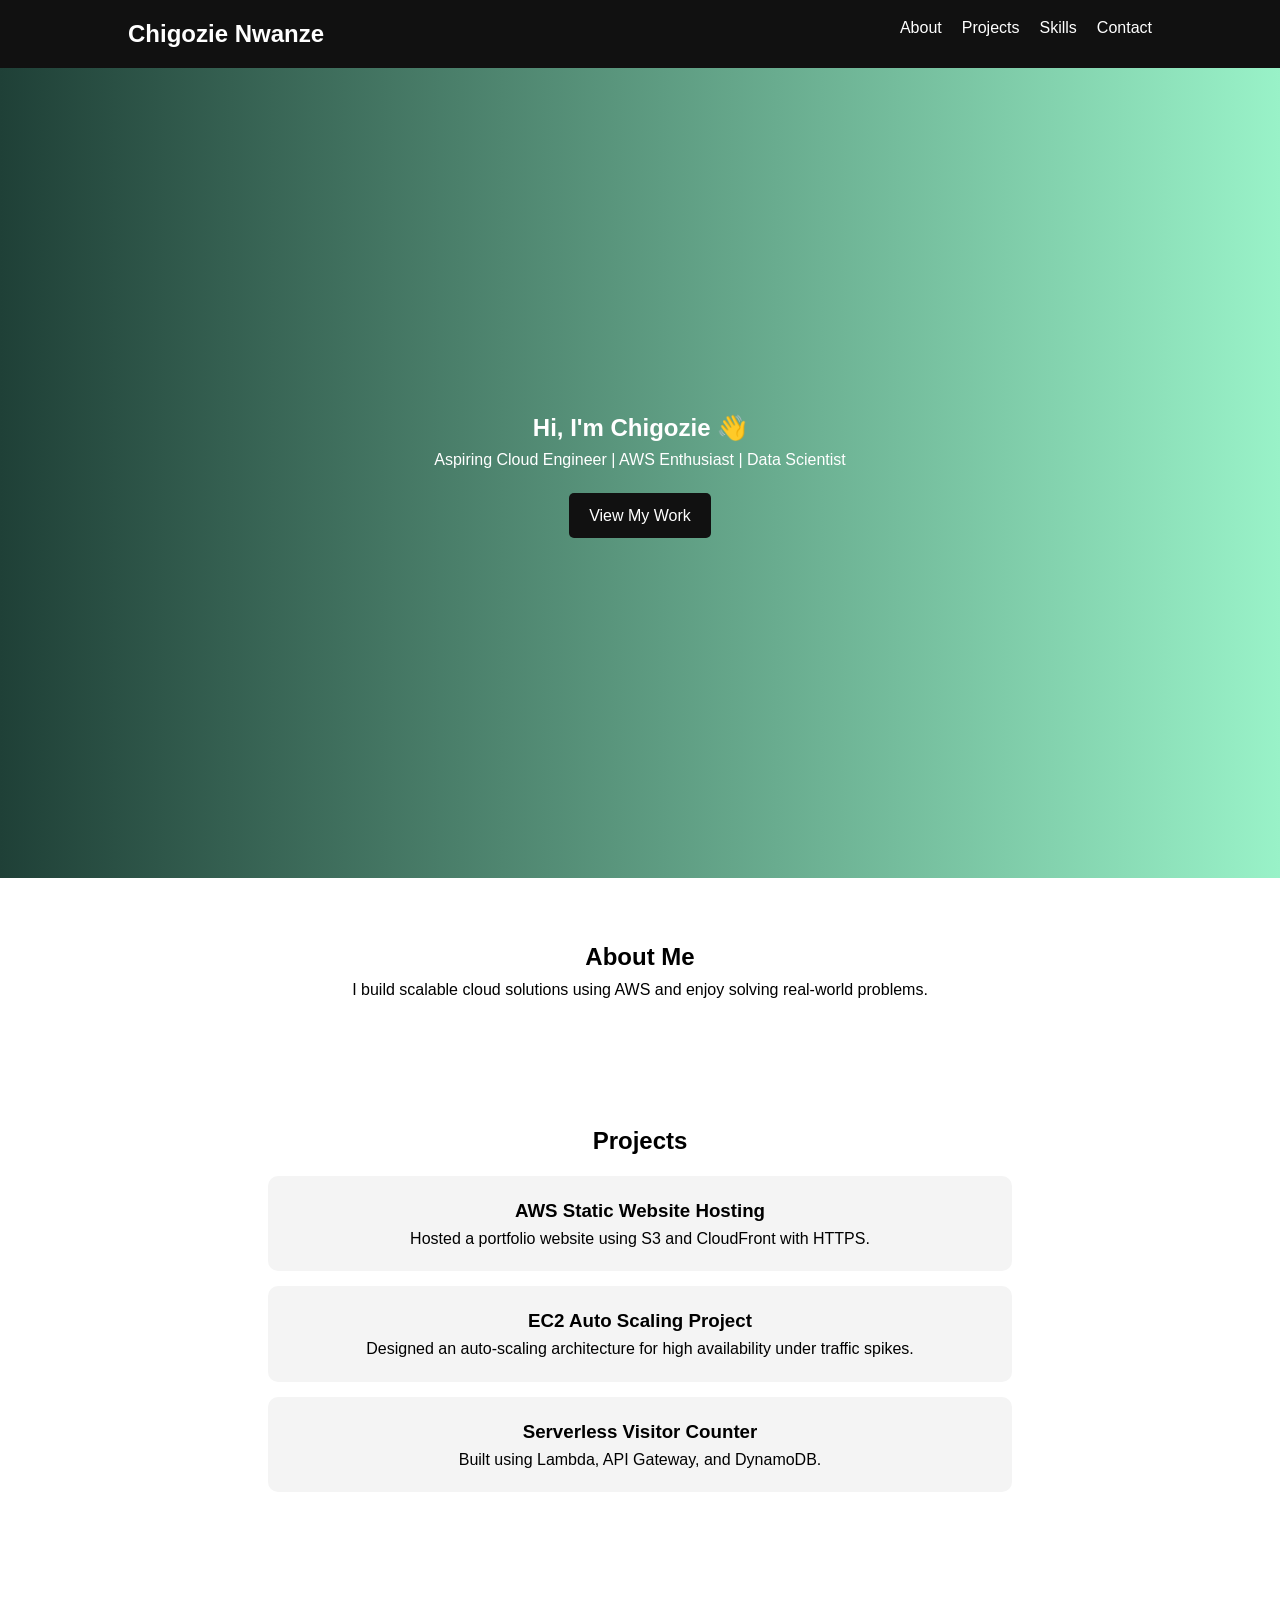
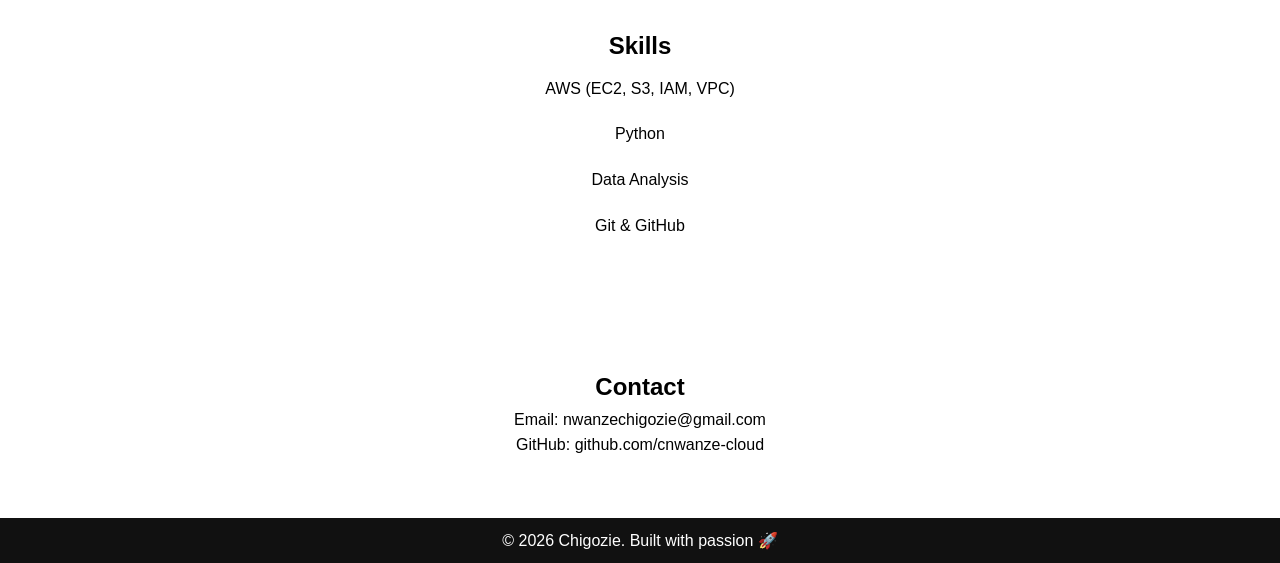
==== index.html @ 3905baf7 "Add files via upload" ====
<!DOCTYPE html>
<html lang="en">
<head>
    <meta charset="UTF-8">
    <meta name="viewport" content="width=device-width, initial-scale=1.0">
    <title>Chigozie Nwanze | Cloud Portfolio</title>
    <link rel="stylesheet" href="style.css">
</head>
<body>

<header>
    <nav>
        <h2 class="logo">Chigozie Nwanze</h2>
        <ul>
            <li><a href="#about">About</a></li>
            <li><a href="#projects">Projects</a></li>
            <li><a href="#skills">Skills</a></li>
            <li><a href="#contact">Contact</a></li>
        </ul>
    </nav>
</header>

<section class="hero">
    <h1>Hi, I'm Chigozie 👋</h1>
    <p>Aspiring Cloud Engineer | AWS Enthusiast | Data Scientist</p>
    <a href="#projects" class="btn">View My Work</a>
</section>

<section id="about" class="section">
    <h2>About Me</h2>
    <p>
        I build scalable cloud solutions using AWS and enjoy solving real-world problems.
    </p>
</section>

<section id="projects" class="section">
    <h2>Projects</h2>

    <div class="project-card">
        <h3>AWS Static Website Hosting</h3>
        <p>Hosted a portfolio website using S3 and CloudFront with HTTPS.</p>
    </div>

    <div class="project-card">
        <h3>EC2 Auto Scaling Project</h3>
        <p>Designed an auto-scaling architecture for high availability under traffic spikes.</p>
    </div>

    <div class="project-card">
        <h3>Serverless Visitor Counter</h3>
        <p>Built using Lambda, API Gateway, and DynamoDB.</p>
    </div>

</section>

<section id="skills" class="section">
    <h2>Skills</h2>
    <ul class="skills">
        <li>AWS (EC2, S3, IAM, VPC)</li>
        <li>Python</li>
        <li>Data Analysis</li>
        <li>Git & GitHub</li>
    </ul>
</section>

<section id="contact" class="section">
    <h2>Contact</h2>
    <p>Email: nwanzechigozie@gmail.com</p>
    <p>GitHub: github.com/cnwanze-cloud</p>
</section>

<footer>
    <p>© 2026 Chigozie. Built with passion 🚀</p>
</footer>

<script src="script.js"></script>
</body>
</html>
---- style.css ----
* {
    margin: 0;
    padding: 0;
    box-sizing: border-box;
}

body {
    font-family: Arial, sans-serif;
    line-height: 1.6;
}

/* Navbar */
header {
    background: #111;
    color: #fff;
    padding: 15px 0;
}

nav {
    display: flex;
    justify-content: space-between;
    width: 80%;
    margin: auto;
}

nav ul {
    display: flex;
    list-style: none;
}

nav ul li {
    margin-left: 20px;
}

nav a {
    color: #fff;
    text-decoration: none;
}

/* Hero */
.hero {
    height: 90vh;
    display: flex;
    flex-direction: column;
    justify-content: center;
    align-items: center;
    background: linear-gradient(to right, #1f4037, #99f2c8);
    color: white;
    text-align: center;
}

.btn {
    margin-top: 20px;
    padding: 10px 20px;
    background: #111;
    color: #fff;
    text-decoration: none;
    border-radius: 5px;
}

/* Sections */
.section {
    padding: 60px 20px;
    text-align: center;
}

/* Projects */
.project-card {
    background: #f4f4f4;
    margin: 15px auto;
    padding: 20px;
    width: 60%;
    border-radius: 10px;
}

/* Skills */
.skills {
    list-style: none;
}

.skills li {
    padding: 10px;
}

/* Footer */
footer {
    background: #111;
    color: white;
    text-align: center;
    padding: 10px;
}
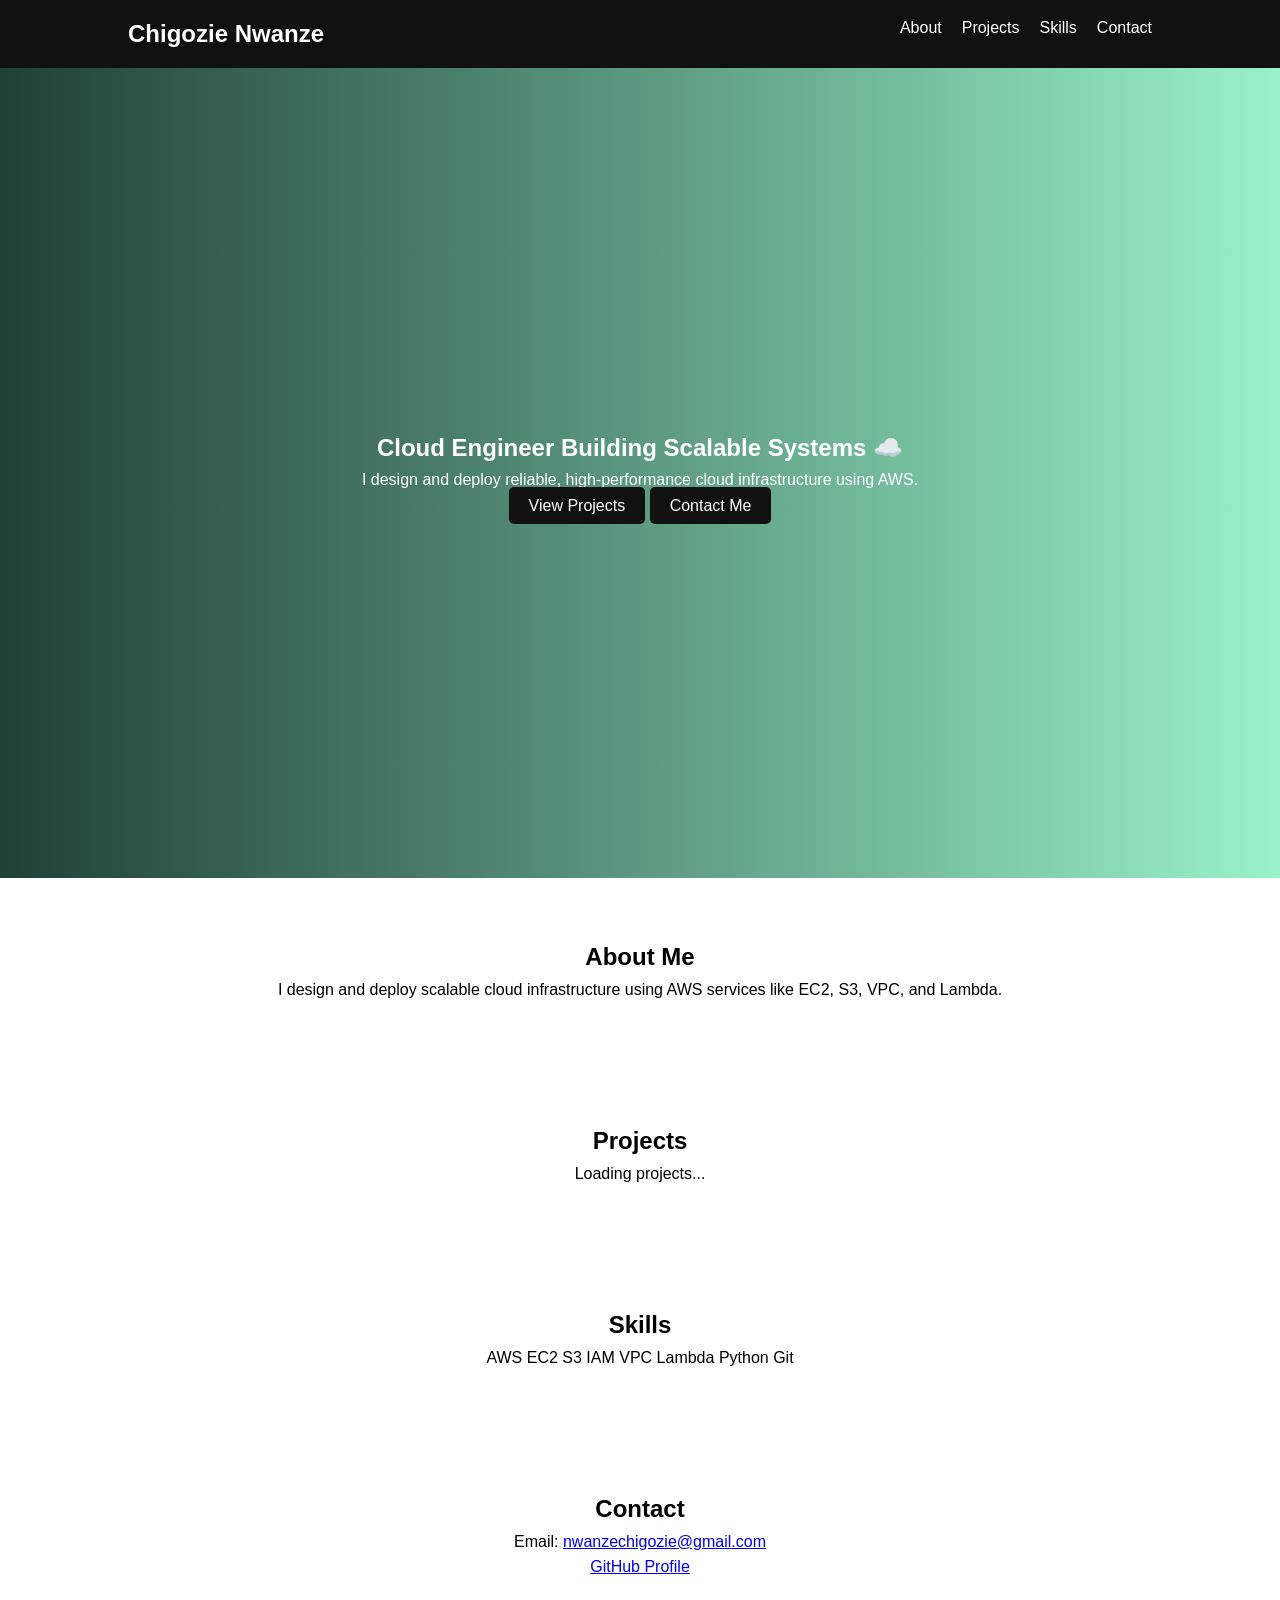
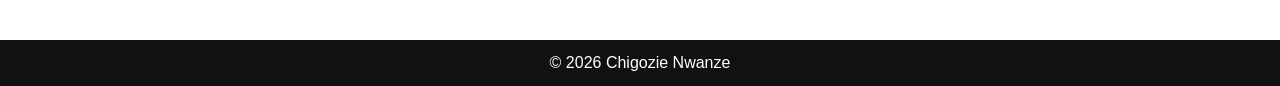
==== commit 70d88fbf: "Update index.html" ====
--- a/index.html
+++ b/index.html
@@ -3,14 +3,18 @@
 <head>
     <meta charset="UTF-8">
     <meta name="viewport" content="width=device-width, initial-scale=1.0">
-    <title>Chigozie Nwanze | Cloud Portfolio</title>
+
+    <title>Chigozie Nwanze | Cloud Engineer</title>
+
     <link rel="stylesheet" href="style.css">
 </head>
+
 <body>
 
 <header>
     <nav>
         <h2 class="logo">Chigozie Nwanze</h2>
+
         <ul>
             <li><a href="#about">About</a></li>
             <li><a href="#projects">Projects</a></li>
@@ -21,58 +25,58 @@
 </header>
 
 <section class="hero">
-    <h1>Hi, I'm Chigozie 👋</h1>
-    <p>Aspiring Cloud Engineer | AWS Enthusiast | Data Scientist</p>
-    <a href="#projects" class="btn">View My Work</a>
+    <div class="hero-content">
+        <h1>Cloud Engineer Building Scalable Systems ☁️</h1>
+        <p>I design and deploy reliable, high-performance cloud infrastructure using AWS.</p>
+
+        <div class="hero-buttons">
+            <a href="#projects" class="btn primary">View Projects</a>
+            <a href="#contact" class="btn secondary">Contact Me</a>
+        </div>
+    </div>
 </section>
 
 <section id="about" class="section">
     <h2>About Me</h2>
     <p>
-        I build scalable cloud solutions using AWS and enjoy solving real-world problems.
+        I design and deploy scalable cloud infrastructure using AWS services like EC2, S3, VPC, and Lambda.
     </p>
 </section>
 
 <section id="projects" class="section">
     <h2>Projects</h2>
 
-    <div class="project-card">
-        <h3>AWS Static Website Hosting</h3>
-        <p>Hosted a portfolio website using S3 and CloudFront with HTTPS.</p>
+    <div id="project-grid" class="project-grid">
+        <p id="loading">Loading projects...</p>
     </div>
-
-    <div class="project-card">
-        <h3>EC2 Auto Scaling Project</h3>
-        <p>Designed an auto-scaling architecture for high availability under traffic spikes.</p>
-    </div>
-
-    <div class="project-card">
-        <h3>Serverless Visitor Counter</h3>
-        <p>Built using Lambda, API Gateway, and DynamoDB.</p>
-    </div>
-
 </section>
 
 <section id="skills" class="section">
     <h2>Skills</h2>
-    <ul class="skills">
-        <li>AWS (EC2, S3, IAM, VPC)</li>
-        <li>Python</li>
-        <li>Data Analysis</li>
-        <li>Git & GitHub</li>
-    </ul>
+
+    <div class="skills">
+        <span>AWS</span>
+        <span>EC2</span>
+        <span>S3</span>
+        <span>IAM</span>
+        <span>VPC</span>
+        <span>Lambda</span>
+        <span>Python</span>
+        <span>Git</span>
+    </div>
 </section>
 
 <section id="contact" class="section">
     <h2>Contact</h2>
-    <p>Email: nwanzechigozie@gmail.com</p>
-    <p>GitHub: github.com/cnwanze-cloud</p>
+
+    <p>Email: <a href="mailto:nwanzechigozie@gmail.com">nwanzechigozie@gmail.com</a></p>
+    <p><a href="https://github.com/cnwanze-cloud" target="_blank">GitHub Profile</a></p>
 </section>
 
 <footer>
-    <p>© 2026 Chigozie. Built with passion 🚀</p>
+    <p>© 2026 Chigozie Nwanze</p>
 </footer>
 
 <script src="script.js"></script>
 </body>
-</html>+</html>
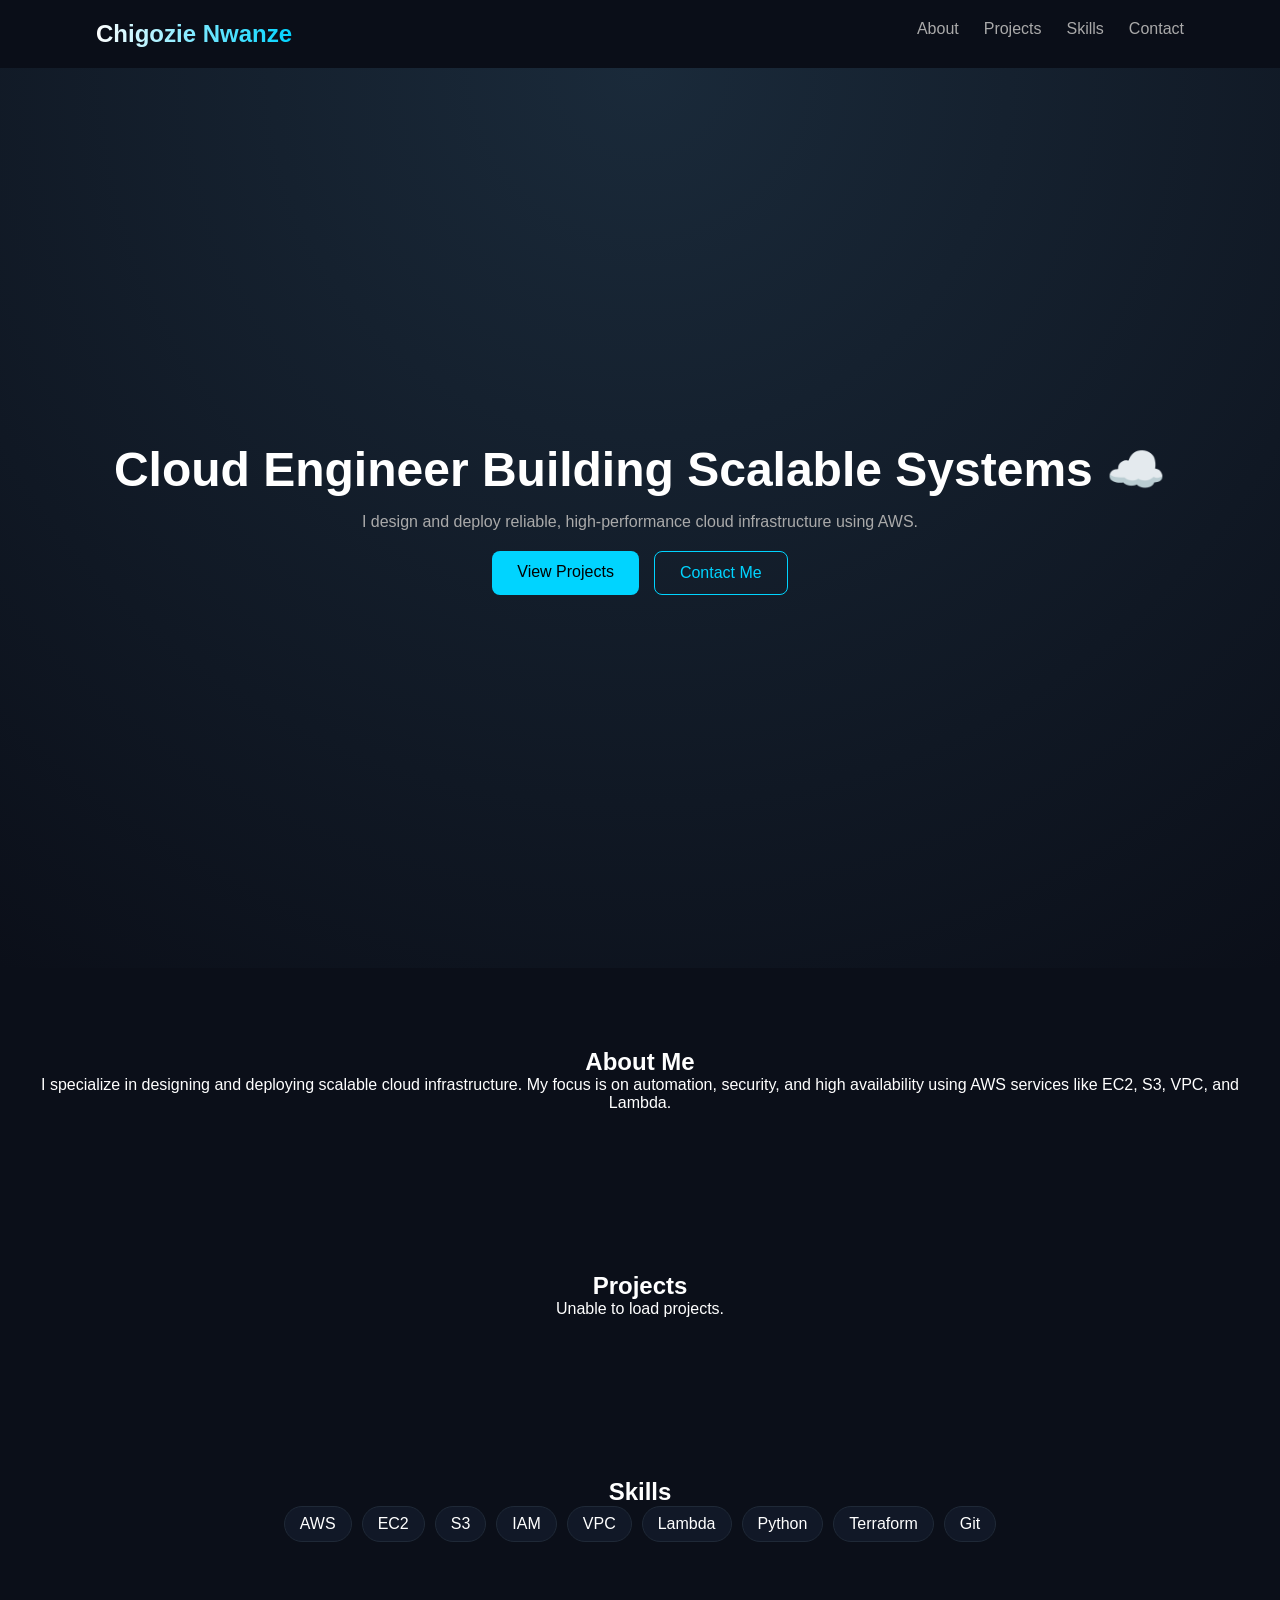
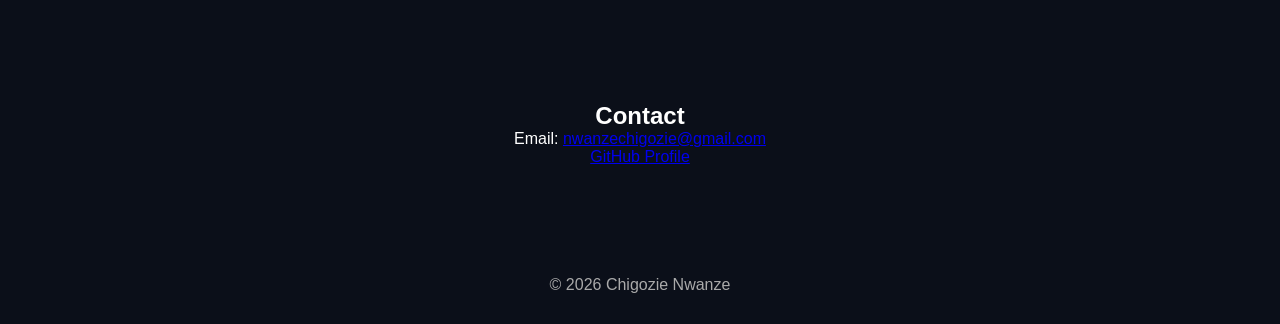
==== commit 2015cb25: "Update index.html" ====
--- a/index.html
+++ b/index.html
@@ -3,18 +3,14 @@
 <head>
     <meta charset="UTF-8">
     <meta name="viewport" content="width=device-width, initial-scale=1.0">
-
     <title>Chigozie Nwanze | Cloud Engineer</title>
-
     <link rel="stylesheet" href="style.css">
 </head>
-
 <body>
 
 <header>
     <nav>
         <h2 class="logo">Chigozie Nwanze</h2>
-
         <ul>
             <li><a href="#about">About</a></li>
             <li><a href="#projects">Projects</a></li>
@@ -28,7 +24,6 @@
     <div class="hero-content">
         <h1>Cloud Engineer Building Scalable Systems ☁️</h1>
         <p>I design and deploy reliable, high-performance cloud infrastructure using AWS.</p>
-
         <div class="hero-buttons">
             <a href="#projects" class="btn primary">View Projects</a>
             <a href="#contact" class="btn secondary">Contact Me</a>
@@ -39,21 +34,21 @@
 <section id="about" class="section">
     <h2>About Me</h2>
     <p>
-        I design and deploy scalable cloud infrastructure using AWS services like EC2, S3, VPC, and Lambda.
+        I specialize in designing and deploying scalable cloud infrastructure. 
+        My focus is on automation, security, and high availability using AWS services 
+        like EC2, S3, VPC, and Lambda.
     </p>
 </section>
 
 <section id="projects" class="section">
     <h2>Projects</h2>
-
     <div id="project-grid" class="project-grid">
-        <p id="loading">Loading projects...</p>
+        <p id="loading">Connecting to GitHub API...</p>
     </div>
 </section>
 
 <section id="skills" class="section">
     <h2>Skills</h2>
-
     <div class="skills">
         <span>AWS</span>
         <span>EC2</span>
@@ -62,13 +57,13 @@
         <span>VPC</span>
         <span>Lambda</span>
         <span>Python</span>
+        <span>Terraform</span>
         <span>Git</span>
     </div>
 </section>
 
 <section id="contact" class="section">
     <h2>Contact</h2>
-
     <p>Email: <a href="mailto:nwanzechigozie@gmail.com">nwanzechigozie@gmail.com</a></p>
     <p><a href="https://github.com/cnwanze-cloud" target="_blank">GitHub Profile</a></p>
 </section>
--- a/style.css
+++ b/style.css
@@ -5,87 +5,211 @@
 }
 
 body {
-    font-family: Arial, sans-serif;
-    line-height: 1.6;
-}
-
-/* Navbar */
+    font-family: 'Segoe UI', sans-serif;
+    background: #0b0f19;
+    color: #fff;
+}
+
+/* NAV */
 header {
-    background: #111;
-    color: #fff;
-    padding: 15px 0;
+    position: sticky;
+    top: 0;
+    background: rgba(11, 15, 25, 0.85);
+    backdrop-filter: blur(10px);
 }
 
 nav {
     display: flex;
     justify-content: space-between;
+    width: 85%;
+    margin: auto;
+    padding: 20px 0;
+}
+
+.logo {
+    font-size: 1.5rem;
+    font-weight: bold;
+    background: linear-gradient(90deg, #ffffff, #00d4ff);
+    -webkit-background-clip: text;
+    -webkit-text-fill-color: transparent;
+}
+
+nav ul {
+    display: flex;
+    list-style: none;
+}
+
+nav ul li {
+    margin-left: 25px;
+}
+
+nav a {
+    color: #aaa;
+    text-decoration: none;
+}
+
+nav a:hover,
+nav a.active {
+    color: #00d4ff;
+}
+
+/* HERO */
+.hero {
+    height: 100vh;
+    display: flex;
+    justify-content: center;
+    align-items: center;
+    text-align: center;
+    background: radial-gradient(circle at top, #1a2a3a, #0b0f19);
+    padding: 20px;
+}
+
+.hero h1 {
+    font-size: 3rem;
+    margin-bottom: 15px;
+}
+
+.hero p {
+    color: #aaa;
+    margin-bottom: 20px;
+}
+
+.hero-buttons {
+    display: flex;
+    justify-content: center;
+    gap: 15px;
+    flex-wrap: wrap;
+}
+
+/* BUTTONS */
+.btn {
+    padding: 12px 25px;
+    border-radius: 8px;
+    text-decoration: none;
+    transition: 0.3s;
+}
+
+.primary {
+    background: #00d4ff;
+    color: #000;
+}
+
+.secondary {
+    border: 1px solid #00d4ff;
+    color: #00d4ff;
+}
+
+.btn:hover {
+    transform: scale(1.05);
+}
+
+/* SECTIONS */
+.section {
+    padding: 80px 20px;
+    text-align: center;
+}
+
+/* PROJECT GRID */
+.project-grid {
+    display: grid;
+    grid-template-columns: repeat(auto-fit, minmax(250px, 1fr));
+    gap: 20px;
     width: 80%;
     margin: auto;
 }
 
-nav ul {
-    display: flex;
-    list-style: none;
-}
-
-nav ul li {
-    margin-left: 20px;
-}
-
-nav a {
-    color: #fff;
+/* PROJECT CARD */
+.project-card {
+    background: #111827;
+    border-radius: 12px;
+    padding: 25px;
     text-decoration: none;
-}
-
-/* Hero */
-.hero {
-    height: 90vh;
-    display: flex;
-    flex-direction: column;
+    color: white;
+    border: 1px solid #1f2937;
+    transition: 0.3s;
+    text-align: center;
+    font-size: 1.05rem;
+}
+
+.project-card:hover {
+    transform: translateY(-6px);
+    border-color: #00d4ff;
+}
+
+/* SKILLS */
+.skills {
+    display: flex;
+    flex-wrap: wrap;
     justify-content: center;
-    align-items: center;
-    background: linear-gradient(to right, #1f4037, #99f2c8);
-    color: white;
-    text-align: center;
-}
-
-.btn {
-    margin-top: 20px;
-    padding: 10px 20px;
-    background: #111;
-    color: #fff;
-    text-decoration: none;
-    border-radius: 5px;
-}
-
-/* Sections */
-.section {
-    padding: 60px 20px;
-    text-align: center;
-}
-
-/* Projects */
-.project-card {
-    background: #f4f4f4;
-    margin: 15px auto;
-    padding: 20px;
-    width: 60%;
-    border-radius: 10px;
-}
-
-/* Skills */
-.skills {
-    list-style: none;
-}
-
-.skills li {
-    padding: 10px;
-}
-
-/* Footer */
+    gap: 10px;
+}
+
+.skills span {
+    background: #111827;
+    padding: 8px 15px;
+    border-radius: 20px;
+    border: 1px solid #1f2937;
+}
+
+/* FOOTER */
 footer {
-    background: #111;
-    color: white;
-    text-align: center;
-    padding: 10px;
-}+    text-align: center;
+    padding: 30px;
+    color: #aaa;
+}
+
+/* LOADING */
+#loading {
+    color: #777;
+}
+
+/* ========================= */
+/* 📱 MOBILE RESPONSIVENESS */
+/* ========================= */
+
+@media (max-width: 768px) {
+
+    /* NAV */
+    nav {
+        flex-direction: column;
+        align-items: center;
+        gap: 10px;
+    }
+
+    nav ul {
+        flex-wrap: wrap;
+        justify-content: center;
+        margin-top: 10px;
+    }
+
+    nav ul li {
+        margin: 10px;
+    }
+
+    /* HERO */
+    .hero h1 {
+        font-size: 2rem;
+        padding: 0 10px;
+    }
+
+    .hero p {
+        font-size: 1rem;
+        padding: 0 15px;
+    }
+
+    .hero-buttons {
+        flex-direction: column;
+        gap: 10px;
+    }
+
+    /* PROJECT GRID */
+    .project-grid {
+        width: 95%;
+        grid-template-columns: 1fr;
+    }
+
+    /* SECTION */
+    .section {
+        padding: 50px 15px;
+    }
+}
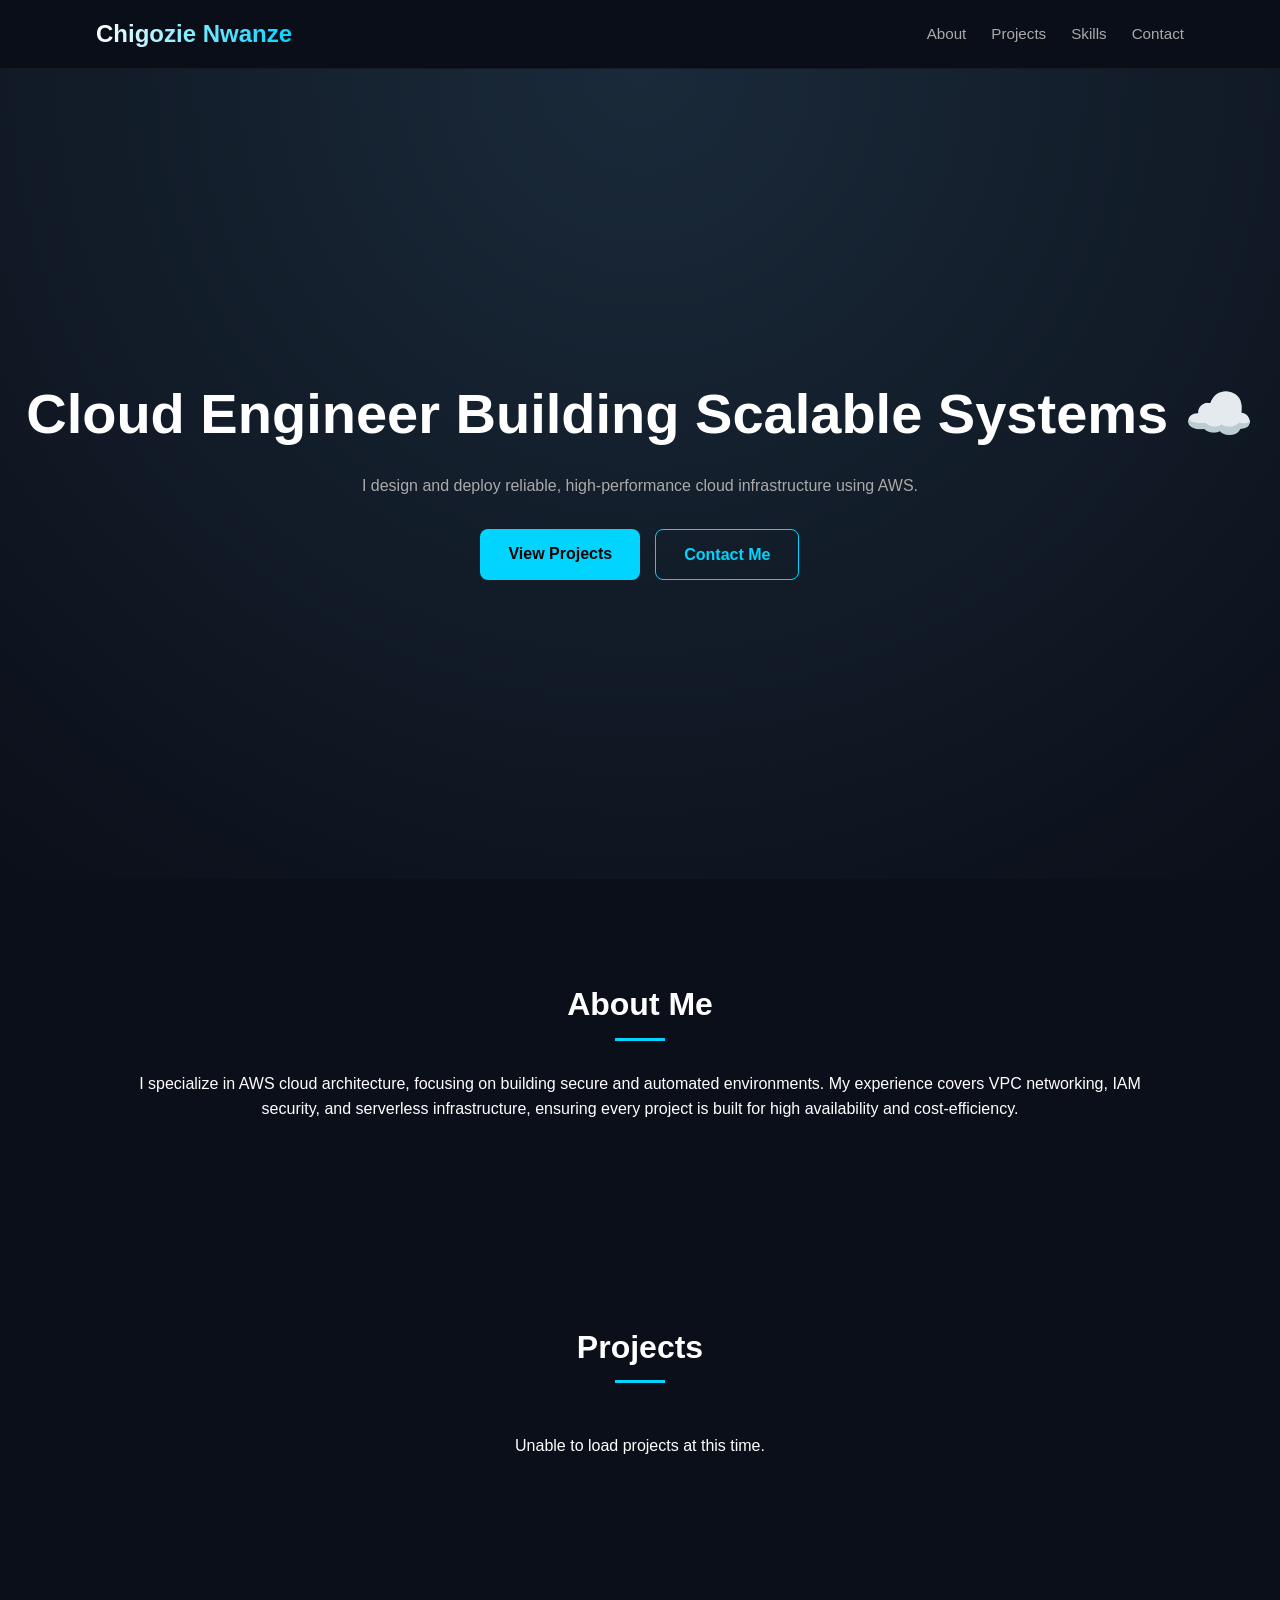
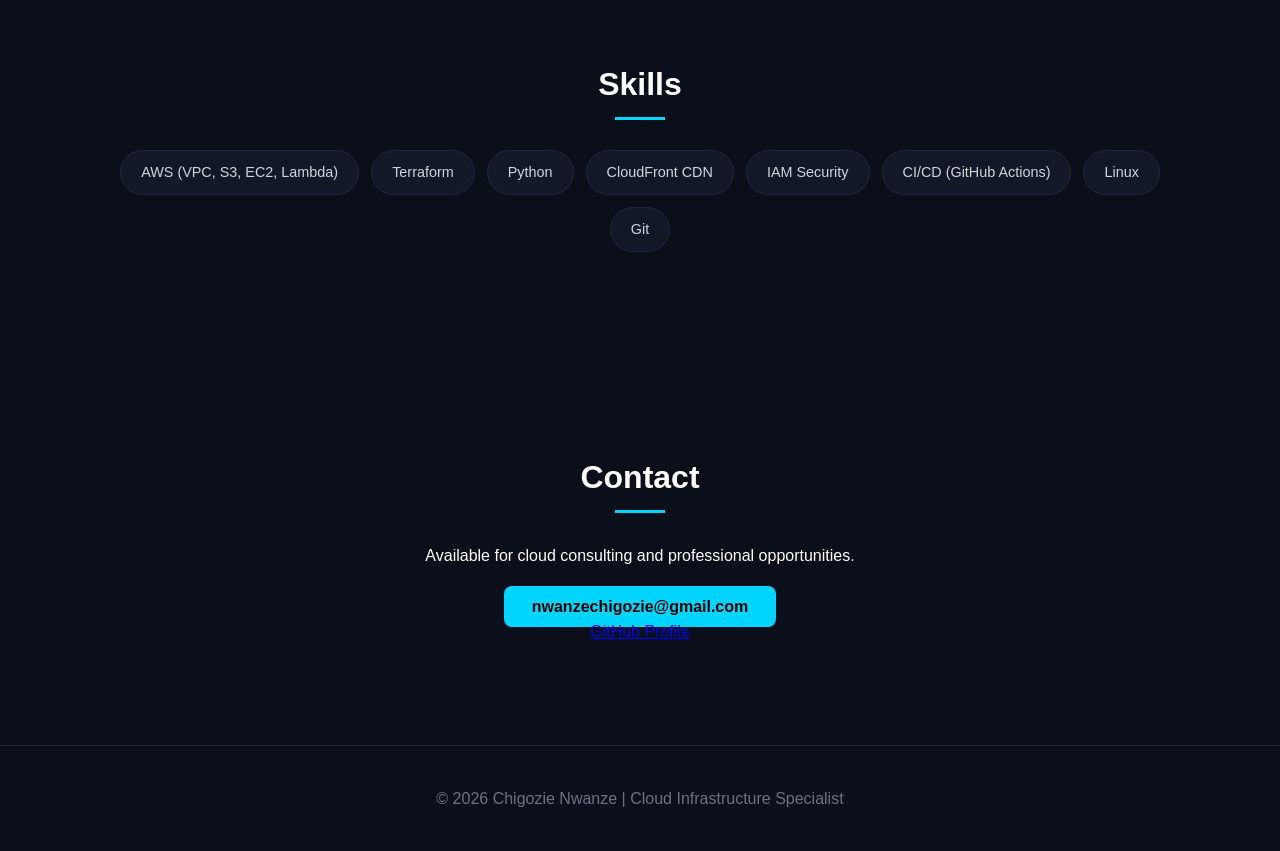
==== commit 0c01541e: "Update index.html" ====
--- a/index.html
+++ b/index.html
@@ -34,42 +34,44 @@
 <section id="about" class="section">
     <h2>About Me</h2>
     <p>
-        I specialize in designing and deploying scalable cloud infrastructure. 
-        My focus is on automation, security, and high availability using AWS services 
-        like EC2, S3, VPC, and Lambda.
+        I specialize in AWS cloud architecture, focusing on building secure and automated environments. 
+        My experience covers VPC networking, IAM security, and serverless infrastructure, 
+        ensuring every project is built for high availability and cost-efficiency.
     </p>
 </section>
 
 <section id="projects" class="section">
     <h2>Projects</h2>
     <div id="project-grid" class="project-grid">
-        <p id="loading">Connecting to GitHub API...</p>
+        <p id="loading">Pulling latest cloud deployments...</p>
     </div>
 </section>
 
 <section id="skills" class="section">
     <h2>Skills</h2>
     <div class="skills">
-        <span>AWS</span>
-        <span>EC2</span>
-        <span>S3</span>
-        <span>IAM</span>
-        <span>VPC</span>
-        <span>Lambda</span>
+        <span>AWS (VPC, S3, EC2, Lambda)</span>
+        <span>Terraform</span>
         <span>Python</span>
-        <span>Terraform</span>
+        <span>CloudFront CDN</span>
+        <span>IAM Security</span>
+        <span>CI/CD (GitHub Actions)</span>
+        <span>Linux</span>
         <span>Git</span>
     </div>
 </section>
 
 <section id="contact" class="section">
     <h2>Contact</h2>
-    <p>Email: <a href="mailto:nwanzechigozie@gmail.com">nwanzechigozie@gmail.com</a></p>
-    <p><a href="https://github.com/cnwanze-cloud" target="_blank">GitHub Profile</a></p>
+    <p>Available for cloud consulting and professional opportunities.</p>
+    <p style="margin-top: 25px;">
+        <a href="mailto:nwanzechigozie@gmail.com" class="btn primary">nwanzechigozie@gmail.com</a>
+    </p>
+	    <p><a href="https://github.com/cnwanze-cloud" target="_blank">GitHub Profile</a></p>
 </section>
 
 <footer>
-    <p>© 2026 Chigozie Nwanze</p>
+    <p>© 2026 Chigozie Nwanze | Cloud Infrastructure Specialist</p>
 </footer>
 
 <script src="script.js"></script>
--- a/style.css
+++ b/style.css
@@ -5,25 +5,29 @@
 }
 
 body {
-    font-family: 'Segoe UI', sans-serif;
+    font-family: 'Segoe UI', Tahoma, Geneva, Verdana, sans-serif;
     background: #0b0f19;
     color: #fff;
+    line-height: 1.6;
 }
 
 /* NAV */
 header {
     position: sticky;
     top: 0;
-    background: rgba(11, 15, 25, 0.85);
-    backdrop-filter: blur(10px);
+    background: rgba(11, 15, 25, 0.9);
+    backdrop-filter: blur(12px);
+    z-index: 1000;
+    border-bottom: 1px solid rgba(255, 255, 255, 0.05);
 }
 
 nav {
     display: flex;
     justify-content: space-between;
+    align-items: center;
     width: 85%;
     margin: auto;
-    padding: 20px 0;
+    padding: 15px 0;
 }
 
 .logo {
@@ -46,6 +50,8 @@
 nav a {
     color: #aaa;
     text-decoration: none;
+    font-size: 0.95rem;
+    transition: 0.3s;
 }
 
 nav a:hover,
@@ -55,7 +61,7 @@
 
 /* HERO */
 .hero {
-    height: 100vh;
+    height: 90vh;
     display: flex;
     justify-content: center;
     align-items: center;
@@ -65,13 +71,14 @@
 }
 
 .hero h1 {
-    font-size: 3rem;
+    font-size: clamp(2rem, 5vw, 3.5rem);
     margin-bottom: 15px;
 }
 
 .hero p {
     color: #aaa;
-    margin-bottom: 20px;
+    max-width: 600px;
+    margin: 0 auto 30px auto;
 }
 
 .hero-buttons {
@@ -83,10 +90,11 @@
 
 /* BUTTONS */
 .btn {
-    padding: 12px 25px;
+    padding: 12px 28px;
     border-radius: 8px;
     text-decoration: none;
-    transition: 0.3s;
+    font-weight: 600;
+    transition: all 0.3s ease;
 }
 
 .primary {
@@ -94,46 +102,86 @@
     color: #000;
 }
 
+.primary:hover {
+    background: #00b8e6;
+    transform: translateY(-2px);
+    box-shadow: 0 5px 15px rgba(0, 212, 255, 0.3);
+}
+
 .secondary {
     border: 1px solid #00d4ff;
     color: #00d4ff;
 }
 
-.btn:hover {
-    transform: scale(1.05);
+.secondary:hover {
+    background: rgba(0, 212, 255, 0.1);
+    transform: translateY(-2px);
 }
 
 /* SECTIONS */
 .section {
-    padding: 80px 20px;
+    padding: 100px 20px;
+    max-width: 1100px;
+    margin: auto;
     text-align: center;
+}
+
+.section h2 {
+    font-size: 2rem;
+    margin-bottom: 40px;
+    position: relative;
+    display: inline-block;
+}
+
+.section h2::after {
+    content: "";
+    width: 50px;
+    height: 3px;
+    background: #00d4ff;
+    position: absolute;
+    bottom: -10px;
+    left: 50%;
+    transform: translateX(-50%);
 }
 
 /* PROJECT GRID */
 .project-grid {
     display: grid;
-    grid-template-columns: repeat(auto-fit, minmax(250px, 1fr));
-    gap: 20px;
-    width: 80%;
-    margin: auto;
+    grid-template-columns: repeat(auto-fit, minmax(300px, 1fr));
+    gap: 25px;
+    width: 100%;
+    margin-top: 20px;
 }
 
 /* PROJECT CARD */
 .project-card {
     background: #111827;
     border-radius: 12px;
-    padding: 25px;
+    padding: 30px;
     text-decoration: none;
     color: white;
     border: 1px solid #1f2937;
     transition: 0.3s;
-    text-align: center;
-    font-size: 1.05rem;
+    text-align: left;
+    display: flex;
+    flex-direction: column;
+}
+
+.project-card h3 {
+    margin-bottom: 10px;
+    color: #00d4ff;
+}
+
+.project-card p {
+    color: #9ca3af;
+    font-size: 0.9rem;
+    flex-grow: 1;
 }
 
 .project-card:hover {
-    transform: translateY(-6px);
+    transform: translateY(-8px);
     border-color: #00d4ff;
+    background: #1a2333;
 }
 
 /* SKILLS */
@@ -141,75 +189,49 @@
     display: flex;
     flex-wrap: wrap;
     justify-content: center;
-    gap: 10px;
+    gap: 12px;
 }
 
 .skills span {
     background: #111827;
-    padding: 8px 15px;
-    border-radius: 20px;
+    padding: 10px 20px;
+    border-radius: 30px;
     border: 1px solid #1f2937;
+    font-size: 0.9rem;
+    color: #d1d5db;
 }
 
 /* FOOTER */
 footer {
     text-align: center;
-    padding: 30px;
-    color: #aaa;
-}
-
-/* LOADING */
-#loading {
-    color: #777;
-}
-
-/* ========================= */
-/* 📱 MOBILE RESPONSIVENESS */
-/* ========================= */
-
+    padding: 40px;
+    color: #6b7280;
+    border-top: 1px solid #1f2937;
+}
+
+#loading { color: #4b5563; }
+
+/* MOBILE RESPONSIVENESS */
 @media (max-width: 768px) {
-
-    /* NAV */
     nav {
         flex-direction: column;
-        align-items: center;
-        gap: 10px;
+        padding: 15px 0;
     }
 
     nav ul {
-        flex-wrap: wrap;
-        justify-content: center;
-        margin-top: 10px;
+        margin-top: 15px;
     }
 
     nav ul li {
-        margin: 10px;
-    }
-
-    /* HERO */
-    .hero h1 {
-        font-size: 2rem;
-        padding: 0 10px;
-    }
-
-    .hero p {
-        font-size: 1rem;
-        padding: 0 15px;
-    }
-
-    .hero-buttons {
-        flex-direction: column;
-        gap: 10px;
-    }
-
-    /* PROJECT GRID */
-    .project-grid {
-        width: 95%;
-        grid-template-columns: 1fr;
-    }
-
-    /* SECTION */
-    .section {
-        padding: 50px 15px;
-    }
-}
+        margin: 0 10px;
+    }
+
+    header {
+        position: relative; /* Prevent header from occupying too much screen height on mobile */
+    }
+
+    .hero {
+        height: auto;
+        padding: 100px 20px;
+    }
+}
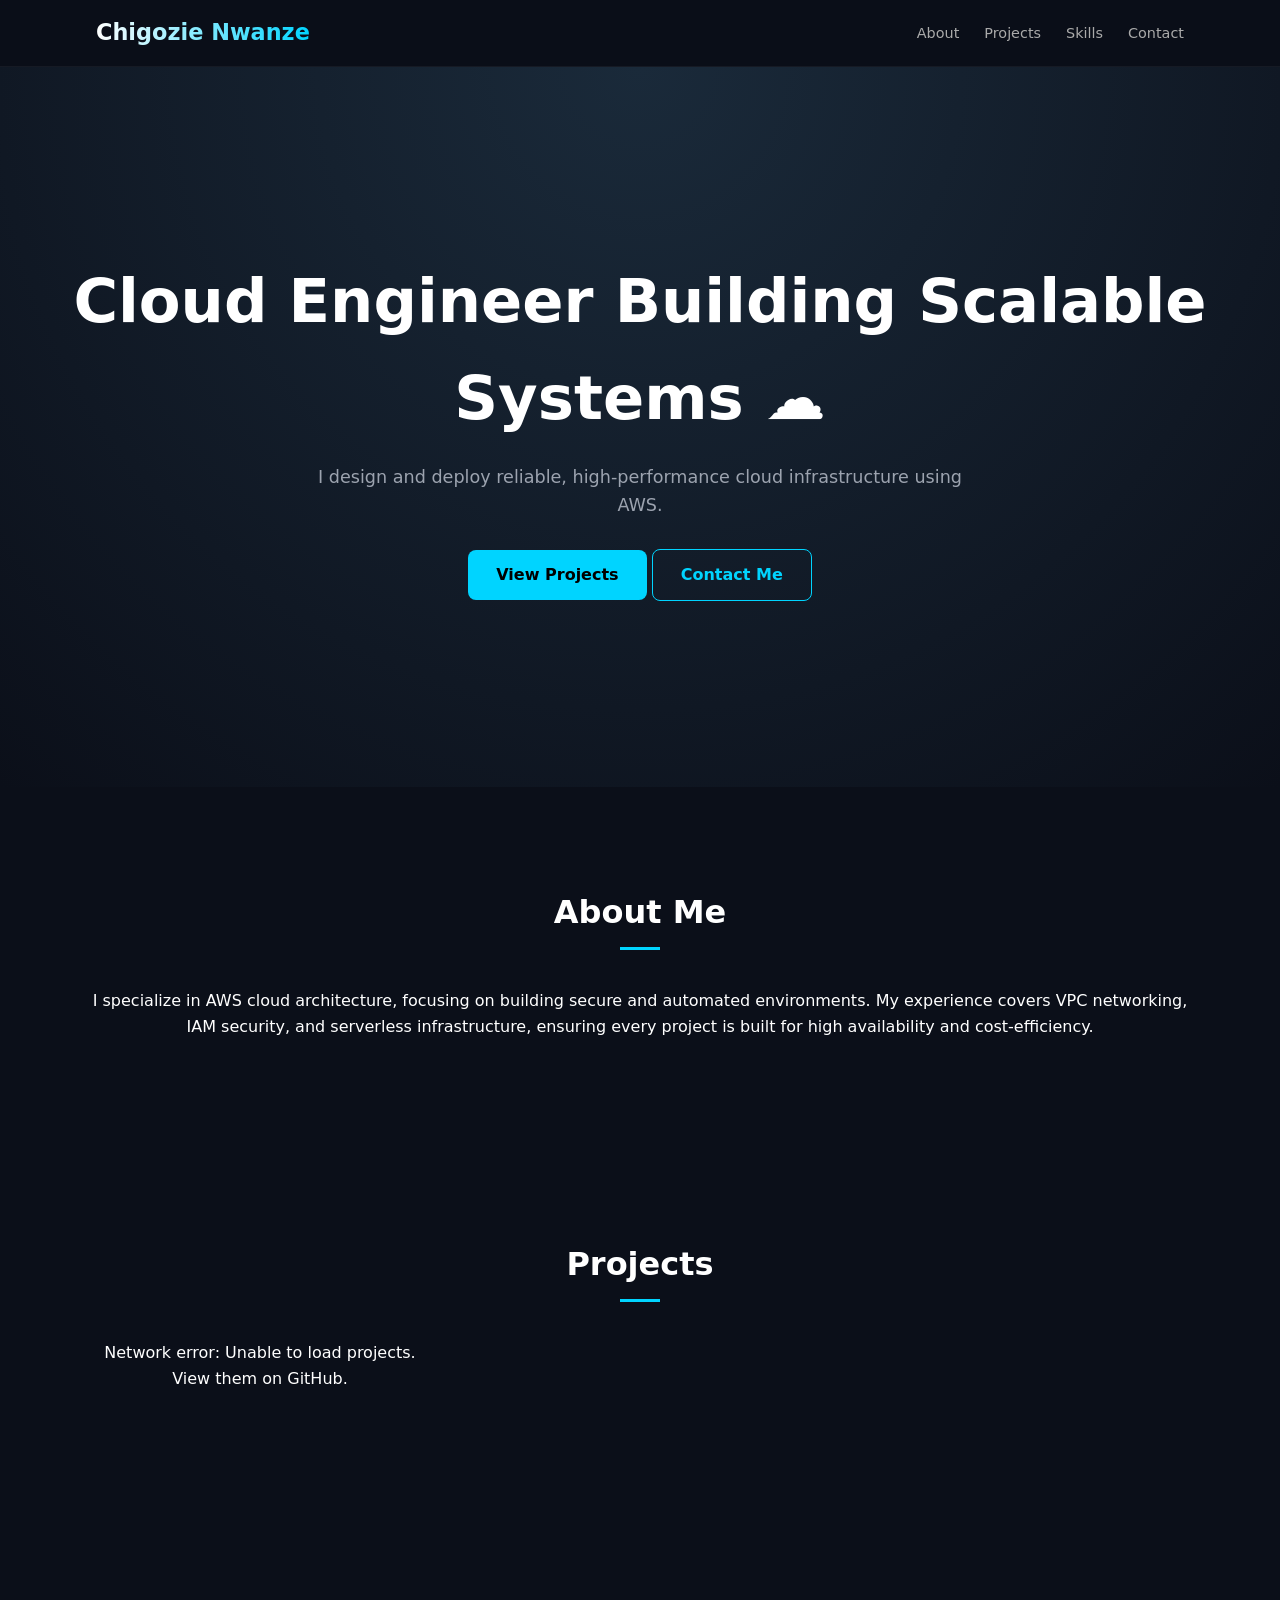
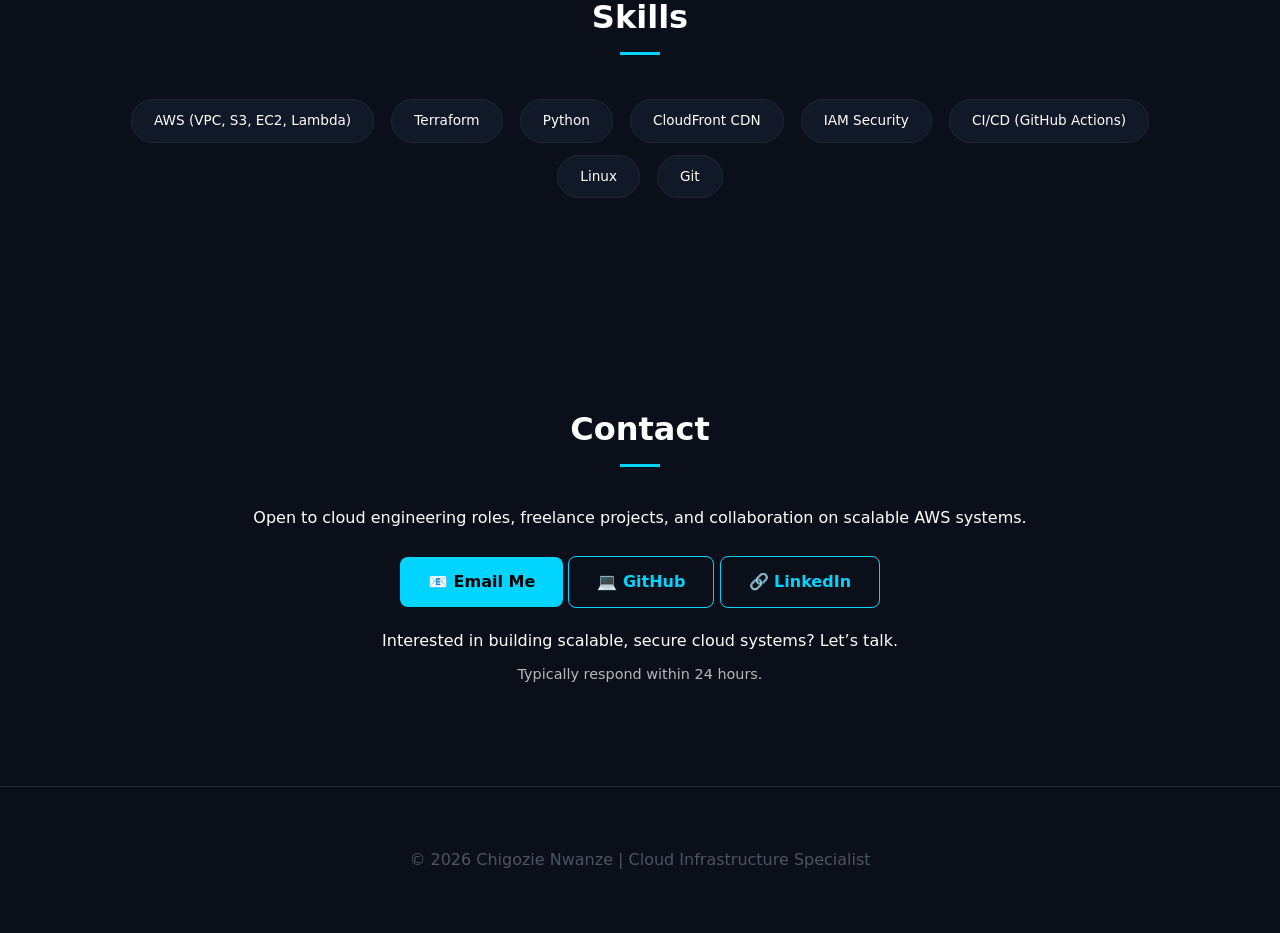
==== commit f8c81d18: "Update index.html" ====
--- a/index.html
+++ b/index.html
@@ -61,13 +61,36 @@
     </div>
 </section>
 
+<!-- UPDATED CONTACT SECTION -->
 <section id="contact" class="section">
     <h2>Contact</h2>
-    <p>Available for cloud consulting and professional opportunities.</p>
-    <p style="margin-top: 25px;">
-        <a href="mailto:nwanzechigozie@gmail.com" class="btn primary">nwanzechigozie@gmail.com</a>
+
+    <p>
+        Open to cloud engineering roles, freelance projects, and collaboration on scalable AWS systems.
     </p>
-	    <p><a href="https://github.com/cnwanze-cloud" target="_blank">GitHub Profile</a></p>
+
+    <div class="contact-actions" style="margin-top: 25px;">
+        <a href="mailto:nwanzechigozie@gmail.com" class="btn primary">
+            📧 Email Me
+        </a>
+
+        <a href="https://github.com/cnwanze-cloud" target="_blank" class="btn secondary">
+            💻 GitHub
+        </a>
+
+        <!-- Replace with your actual LinkedIn -->
+        <a href="https://www.linkedin.com/in/YOUR-LINKEDIN" target="_blank" class="btn secondary">
+            🔗 LinkedIn
+        </a>
+    </div>
+
+    <p class="contact-highlight" style="margin-top: 20px;">
+        Interested in building scalable, secure cloud systems? Let’s talk.
+    </p>
+
+    <p class="contact-note" style="margin-top: 10px; font-size: 0.9rem; opacity: 0.7;">
+        Typically respond within 24 hours.
+    </p>
 </section>
 
 <footer>
--- a/style.css
+++ b/style.css
@@ -5,17 +5,17 @@
 }
 
 body {
-    font-family: 'Segoe UI', Tahoma, Geneva, Verdana, sans-serif;
+    font-family: 'Inter', 'Segoe UI', system-ui, sans-serif;
     background: #0b0f19;
     color: #fff;
     line-height: 1.6;
 }
 
-/* NAV */
+/* NAVIGATION */
 header {
     position: sticky;
     top: 0;
-    background: rgba(11, 15, 25, 0.9);
+    background: rgba(11, 15, 25, 0.95);
     backdrop-filter: blur(12px);
     z-index: 1000;
     border-bottom: 1px solid rgba(255, 255, 255, 0.05);
@@ -26,42 +26,27 @@
     justify-content: space-between;
     align-items: center;
     width: 85%;
+    max-width: 1200px;
     margin: auto;
     padding: 15px 0;
 }
 
 .logo {
-    font-size: 1.5rem;
-    font-weight: bold;
+    font-size: 1.4rem;
+    font-weight: 800;
     background: linear-gradient(90deg, #ffffff, #00d4ff);
     -webkit-background-clip: text;
     -webkit-text-fill-color: transparent;
 }
 
-nav ul {
-    display: flex;
-    list-style: none;
-}
-
-nav ul li {
-    margin-left: 25px;
-}
-
-nav a {
-    color: #aaa;
-    text-decoration: none;
-    font-size: 0.95rem;
-    transition: 0.3s;
-}
-
-nav a:hover,
-nav a.active {
-    color: #00d4ff;
-}
+nav ul { display: flex; list-style: none; }
+nav ul li { margin-left: 25px; }
+nav a { color: #aaa; text-decoration: none; font-size: 0.9rem; transition: 0.3s; }
+nav a:hover, nav a.active { color: #00d4ff; }
 
 /* HERO */
 .hero {
-    height: 90vh;
+    height: 80vh;
     display: flex;
     justify-content: center;
     align-items: center;
@@ -70,168 +55,121 @@
     padding: 20px;
 }
 
-.hero h1 {
-    font-size: clamp(2rem, 5vw, 3.5rem);
-    margin-bottom: 15px;
-}
+.hero h1 { font-size: clamp(2.2rem, 5vw, 3.8rem); margin-bottom: 15px; }
+.hero p { color: #9ca3af; max-width: 650px; margin: 0 auto 30px; font-size: 1.1rem; }
 
-.hero p {
-    color: #aaa;
-    max-width: 600px;
-    margin: 0 auto 30px auto;
-}
-
-.hero-buttons {
-    display: flex;
-    justify-content: center;
-    gap: 15px;
-    flex-wrap: wrap;
-}
-
-/* BUTTONS */
 .btn {
     padding: 12px 28px;
     border-radius: 8px;
     text-decoration: none;
     font-weight: 600;
-    transition: all 0.3s ease;
-}
-
-.primary {
-    background: #00d4ff;
-    color: #000;
-}
-
-.primary:hover {
-    background: #00b8e6;
-    transform: translateY(-2px);
-    box-shadow: 0 5px 15px rgba(0, 212, 255, 0.3);
-}
-
-.secondary {
-    border: 1px solid #00d4ff;
-    color: #00d4ff;
-}
-
-.secondary:hover {
-    background: rgba(0, 212, 255, 0.1);
-    transform: translateY(-2px);
-}
-
-/* SECTIONS */
-.section {
-    padding: 100px 20px;
-    max-width: 1100px;
-    margin: auto;
-    text-align: center;
-}
-
-.section h2 {
-    font-size: 2rem;
-    margin-bottom: 40px;
-    position: relative;
+    transition: 0.3s;
     display: inline-block;
 }
 
+.primary { background: #00d4ff; color: #000; }
+.primary:hover { transform: translateY(-3px); box-shadow: 0 5px 15px rgba(0, 212, 255, 0.3); }
+.secondary { border: 1px solid #00d4ff; color: #00d4ff; }
+.secondary:hover { background: rgba(0, 212, 255, 0.1); transform: translateY(-3px); }
+
+/* SECTIONS */
+.section { padding: 100px 20px; max-width: 1150px; margin: auto; text-align: center; }
+.section h2 { font-size: 2rem; margin-bottom: 50px; position: relative; }
 .section h2::after {
-    content: "";
-    width: 50px;
-    height: 3px;
-    background: #00d4ff;
-    position: absolute;
-    bottom: -10px;
-    left: 50%;
-    transform: translateX(-50%);
+    content: ""; width: 40px; height: 3px; background: #00d4ff;
+    position: absolute; bottom: -12px; left: 50%; transform: translateX(-50%);
 }
 
 /* PROJECT GRID */
 .project-grid {
     display: grid;
-    grid-template-columns: repeat(auto-fit, minmax(300px, 1fr));
-    gap: 25px;
-    width: 100%;
-    margin-top: 20px;
+    grid-template-columns: repeat(auto-fill, minmax(320px, 1fr));
+    gap: 30px;
+    justify-content: center;
 }
 
-/* PROJECT CARD */
 .project-card {
     background: #111827;
     border-radius: 12px;
-    padding: 30px;
+    padding: 22px;
     text-decoration: none;
     color: white;
     border: 1px solid #1f2937;
-    transition: 0.3s;
+    transition: 0.3s ease;
     text-align: left;
     display: flex;
     flex-direction: column;
 }
 
-.project-card h3 {
-    margin-bottom: 10px;
-    color: #00d4ff;
-}
-
-.project-card p {
-    color: #9ca3af;
-    font-size: 0.9rem;
-    flex-grow: 1;
-}
-
 .project-card:hover {
     transform: translateY(-8px);
     border-color: #00d4ff;
-    background: #1a2333;
+    box-shadow: 0 12px 24px rgba(0,0,0,0.4);
 }
 
-/* SKILLS */
-.skills {
+.repo-image-container {
+    width: 100%;
+    height: 190px;
+    background: #080c14;
+    border-radius: 8px;
+    margin-bottom: 18px;
+    display: flex;
+    align-items: center;
+    justify-content: center;
+    overflow: hidden;
+    border: 1px solid rgba(255, 255, 255, 0.03);
+}
+
+.repo-image-container img {
+    max-width: 90%;
+    max-height: 90%;
+    object-fit: contain;
+}
+
+.project-card h3 { color: #00d4ff; margin-bottom: 8px; font-size: 1.25rem; }
+.project-card p { color: #9ca3af; font-size: 0.95rem; margin-bottom: 15px; flex-grow: 1; }
+
+/* CARD TAGS */
+.card-tags {
     display: flex;
     flex-wrap: wrap;
-    justify-content: center;
-    gap: 12px;
+    gap: 8px;
+    margin-bottom: 15px;
 }
 
+.tag {
+    font-size: 0.7rem;
+    background: rgba(0, 212, 255, 0.1);
+    color: #00d4ff;
+    padding: 4px 10px;
+    border-radius: 4px;
+    text-transform: uppercase;
+    font-weight: bold;
+    border: 1px solid rgba(0, 212, 255, 0.2);
+}
+
+.tag.lang {
+    background: #1f2937;
+    color: #fff;
+    border-color: #374151;
+}
+
+.view-link { color: #00d4ff; font-weight: 700; font-size: 0.85rem; margin-top: auto; text-align: right; }
+
+/* SKILLS */
 .skills span {
     background: #111827;
-    padding: 10px 20px;
-    border-radius: 30px;
+    padding: 10px 22px;
+    border-radius: 50px;
     border: 1px solid #1f2937;
-    font-size: 0.9rem;
-    color: #d1d5db;
+    margin: 6px;
+    display: inline-block;
+    font-size: 0.85rem;
 }
 
-/* FOOTER */
-footer {
-    text-align: center;
-    padding: 40px;
-    color: #6b7280;
-    border-top: 1px solid #1f2937;
+footer { padding: 60px 20px; text-align: center; color: #4b5563; border-top: 1px solid #1f2937; }
+
+@media (max-width: 768px) {
+    nav { flex-direction: column; gap: 15px; }
+    nav ul li { margin: 0 10px; }
 }
-
-#loading { color: #4b5563; }
-
-/* MOBILE RESPONSIVENESS */
-@media (max-width: 768px) {
-    nav {
-        flex-direction: column;
-        padding: 15px 0;
-    }
-
-    nav ul {
-        margin-top: 15px;
-    }
-
-    nav ul li {
-        margin: 0 10px;
-    }
-
-    header {
-        position: relative; /* Prevent header from occupying too much screen height on mobile */
-    }
-
-    .hero {
-        height: auto;
-        padding: 100px 20px;
-    }
-}
